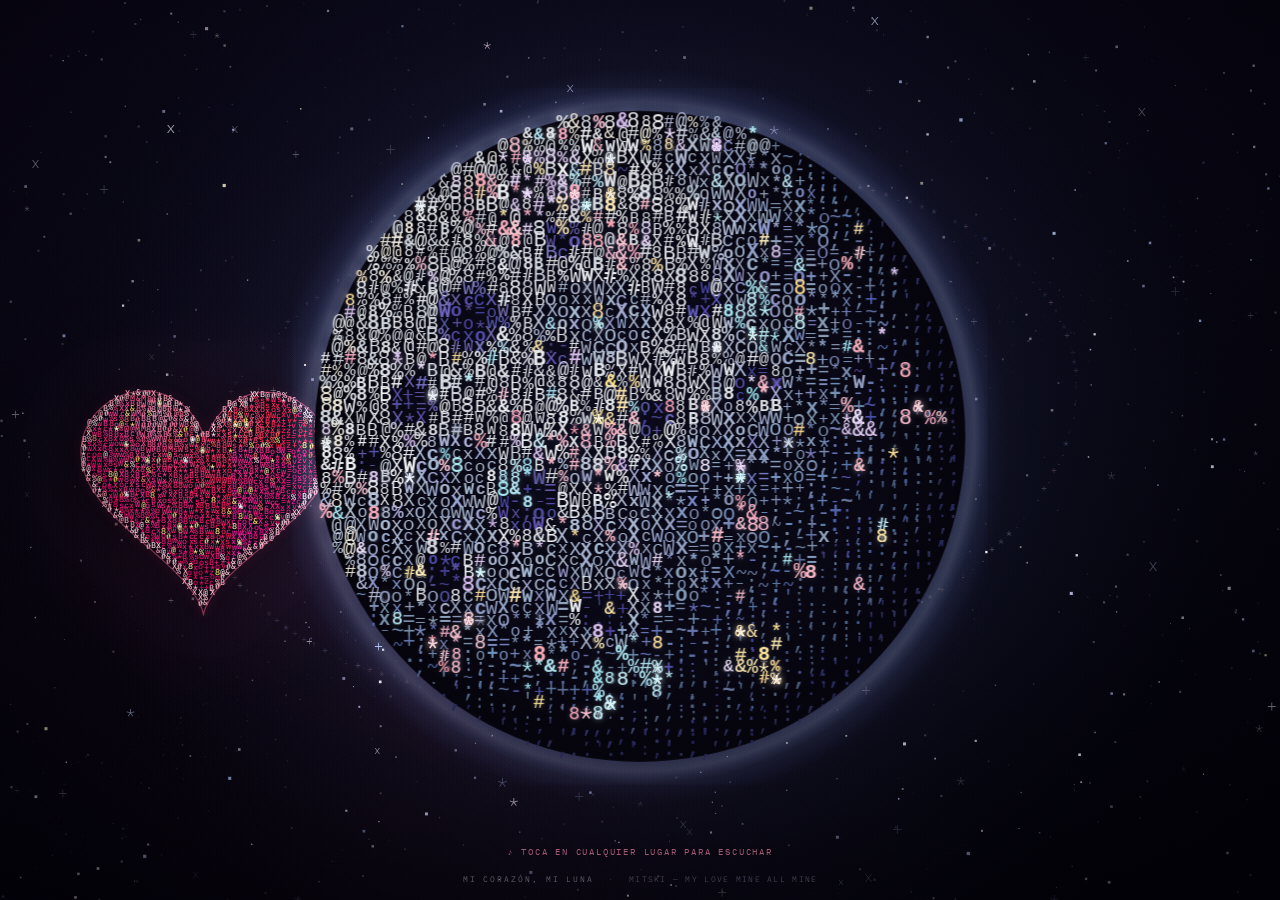
==== index.html @ c6ef811a "first commit" ====
<!DOCTYPE html>
<html lang="es">
<head>
  <meta charset="UTF-8" />
  <meta name="viewport" content="width=device-width, initial-scale=1.0" />
  <meta name="theme-color" content="#05040c" />
  <meta name="description" content="Una luna ASCII enorme y un corazón que orbita a su alrededor, sobre un cielo lleno de estrellas." />
  <title>mi corazón, mi luna</title>

  <link rel="preconnect" href="https://fonts.googleapis.com" />
  <link rel="preconnect" href="https://fonts.gstatic.com" crossorigin />
  <link href="https://fonts.googleapis.com/css2?family=IBM+Plex+Mono:wght@300;400;500;600&display=swap" rel="stylesheet" />
  <link rel="icon" href="favicon.svg" type="image/svg+xml" />
  <link rel="stylesheet" href="styles.css" />
</head>
<body>
  <main id="stage">
    <canvas id="scene" aria-label="Una luna ASCII gigante con cráteres y un corazón que gira a su alrededor, rodeados de estrellas"></canvas>

    <div class="fx fx-grain" aria-hidden="true"></div>
    <div class="fx fx-vignette" aria-hidden="true"></div>

    <p class="sound-hint" id="sound-hint">♪ toca en cualquier lugar para escuchar</p>

    <p class="credit">
      <span class="credit-title">mi corazón, mi luna</span>
      <span class="credit-sep">·</span>
      <span>Mitski — My Love Mine All Mine</span>
    </p>
  </main>

  <audio
    id="music"
    src="assets/music/mitski-my-love-mine-all-mine.mp3"
    preload="auto"
    loop
    playsinline
  ></audio>

  <script src="js/core.js"></script>
  <script src="js/starfield.js"></script>
  <script src="js/heart.js"></script>
  <script src="js/moon.js"></script>
  <script src="js/main.js"></script>
</body>
</html>
---- styles.css ----
/* ============================================================
   mi corazón, mi luna
   ============================================================ */

:root {
  --ink: #05040c;
  --text: #e9e3f4;
  --muted: #8d849f;
  --rose: #ff8fb0;
  --font: "IBM Plex Mono", "Cascadia Mono", "Cascadia Code", Consolas,
    "Courier New", monospace;
}

* {
  box-sizing: border-box;
}

html,
body {
  height: 100%;
  margin: 0;
}

body {
  background: var(--ink);
  color: var(--text);
  font-family: var(--font);
  overflow: hidden;
  -webkit-font-smoothing: antialiased;
  text-rendering: optimizeLegibility;
}

::selection {
  background: rgba(255, 95, 143, 0.28);
  color: #fff;
}

#stage,
#scene {
  position: fixed;
  inset: 0;
  width: 100%;
  height: 100%;
}

#scene {
  display: block;
  z-index: 0;
  animation: sceneIn 2.4s ease-out both;
}

@keyframes sceneIn {
  from {
    opacity: 0;
  }
}

@keyframes creditIn {
  from {
    opacity: 0;
  }
}

/* ---------- atmósfera ---------- */

.fx {
  position: fixed;
  inset: 0;
  z-index: 2;
  pointer-events: none;
}

.fx-grain {
  opacity: 0.045;
  mix-blend-mode: overlay;
  background-image: url("data:image/svg+xml,%3Csvg xmlns='http://www.w3.org/2000/svg' width='160' height='160'%3E%3Cfilter id='n'%3E%3CfeTurbulence type='fractalNoise' baseFrequency='0.85' numOctaves='3' stitchTiles='stitch'/%3E%3C/filter%3E%3Crect width='100%25' height='100%25' filter='url(%23n)' opacity='0.5'/%3E%3C/svg%3E");
  background-size: 160px 160px;
}

.fx-vignette {
  background: radial-gradient(
    ellipse 74% 72% at 50% 47%,
    rgba(0, 0, 0, 0) 46%,
    rgba(2, 1, 8, 0.28) 76%,
    rgba(2, 1, 8, 0.72) 100%
  );
}

/* ---------- texto mínimo ---------- */

.sound-hint {
  position: fixed;
  left: 50%;
  bottom: 42px;
  z-index: 4;
  margin: 0;
  transform: translate(-50%, 6px);
  font-size: 9px;
  font-weight: 400;
  letter-spacing: 0.2em;
  text-transform: uppercase;
  color: var(--rose);
  opacity: 0;
  pointer-events: none;
  white-space: nowrap;
  transition: opacity 1.4s ease, transform 1.4s ease;
  text-shadow: 0 0 18px rgba(255, 80, 135, 0.4);
}

.sound-hint.show {
  opacity: 0.62;
  transform: translate(-50%, 0);
  animation: hintPulse 3.6s ease-in-out infinite;
}

.credit {
  position: fixed;
  left: 50%;
  bottom: 16px;
  z-index: 4;
  margin: 0;
  transform: translateX(-50%);
  font-size: 8px;
  font-weight: 400;
  letter-spacing: 0.16em;
  text-transform: uppercase;
  color: var(--muted);
  opacity: 0.44;
  pointer-events: none;
  white-space: nowrap;
  animation: creditIn 2s ease 0.8s both;
}

.credit-title {
  color: #cfc6df;
  letter-spacing: 0.24em;
}

.credit-sep {
  margin: 0 8px;
  color: #5f566f;
}

@keyframes hintPulse {
  0%,
  100% {
    opacity: 0.42;
  }
  50% {
    opacity: 0.78;
  }
}

@media (max-width: 640px) {
  .sound-hint {
    bottom: 38px;
    font-size: 7.5px;
    letter-spacing: 0.14em;
  }

  .credit {
    bottom: 14px;
    font-size: 7px;
    letter-spacing: 0.1em;
    opacity: 0.42;
  }

  .credit-title {
    letter-spacing: 0.15em;
  }

  .credit-sep {
    margin: 0 5px;
  }
}

@media (prefers-reduced-motion: reduce) {
  .sound-hint.show {
    animation: none;
  }
}
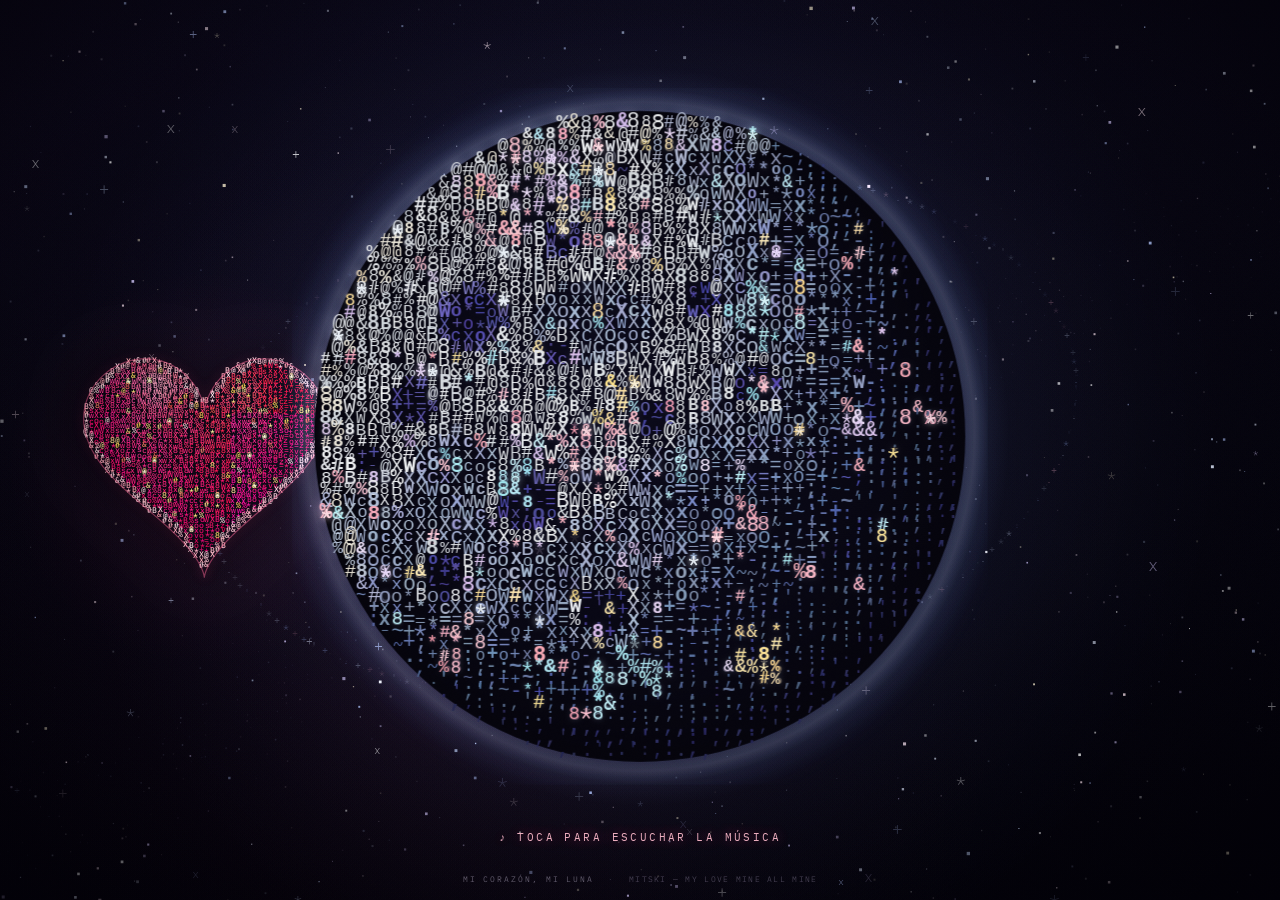
==== commit d8d8b9e9: "arregla el audio en la web: pista visible para activar la musica y volumen a prueba de pestanas en s" ====
--- a/index.html
+++ b/index.html
@@ -20,7 +20,7 @@
     <div class="fx fx-grain" aria-hidden="true"></div>
     <div class="fx fx-vignette" aria-hidden="true"></div>
 
-    <p class="sound-hint" id="sound-hint">♪ toca en cualquier lugar para escuchar</p>
+    <p class="sound-hint" id="sound-hint">♪ toca para escuchar la música</p>
 
     <p class="credit">
       <span class="credit-title">mi corazón, mi luna</span>
--- a/styles.css
+++ b/styles.css
@@ -91,26 +91,27 @@
 .sound-hint {
   position: fixed;
   left: 50%;
-  bottom: 42px;
+  bottom: 56px;
   z-index: 4;
   margin: 0;
-  transform: translate(-50%, 6px);
-  font-size: 9px;
+  transform: translate(-50%, 8px);
+  font-size: 11px;
   font-weight: 400;
-  letter-spacing: 0.2em;
+  letter-spacing: 0.22em;
   text-transform: uppercase;
-  color: var(--rose);
+  color: #ffbccd;
   opacity: 0;
   pointer-events: none;
   white-space: nowrap;
-  transition: opacity 1.4s ease, transform 1.4s ease;
-  text-shadow: 0 0 18px rgba(255, 80, 135, 0.4);
+  transition: opacity 1.1s ease, transform 1.1s ease;
+  text-shadow: 0 0 14px rgba(255, 90, 140, 0.65),
+    0 0 42px rgba(255, 60, 120, 0.35);
 }
 
 .sound-hint.show {
-  opacity: 0.62;
+  opacity: 0.92;
   transform: translate(-50%, 0);
-  animation: hintPulse 3.6s ease-in-out infinite;
+  animation: hintPulse 2.6s ease-in-out infinite;
 }
 
 .credit {
@@ -144,17 +145,17 @@
 @keyframes hintPulse {
   0%,
   100% {
-    opacity: 0.42;
+    opacity: 0.62;
   }
   50% {
-    opacity: 0.78;
+    opacity: 0.95;
   }
 }
 
 @media (max-width: 640px) {
   .sound-hint {
-    bottom: 38px;
-    font-size: 7.5px;
+    bottom: 46px;
+    font-size: 9.5px;
     letter-spacing: 0.14em;
   }
 
